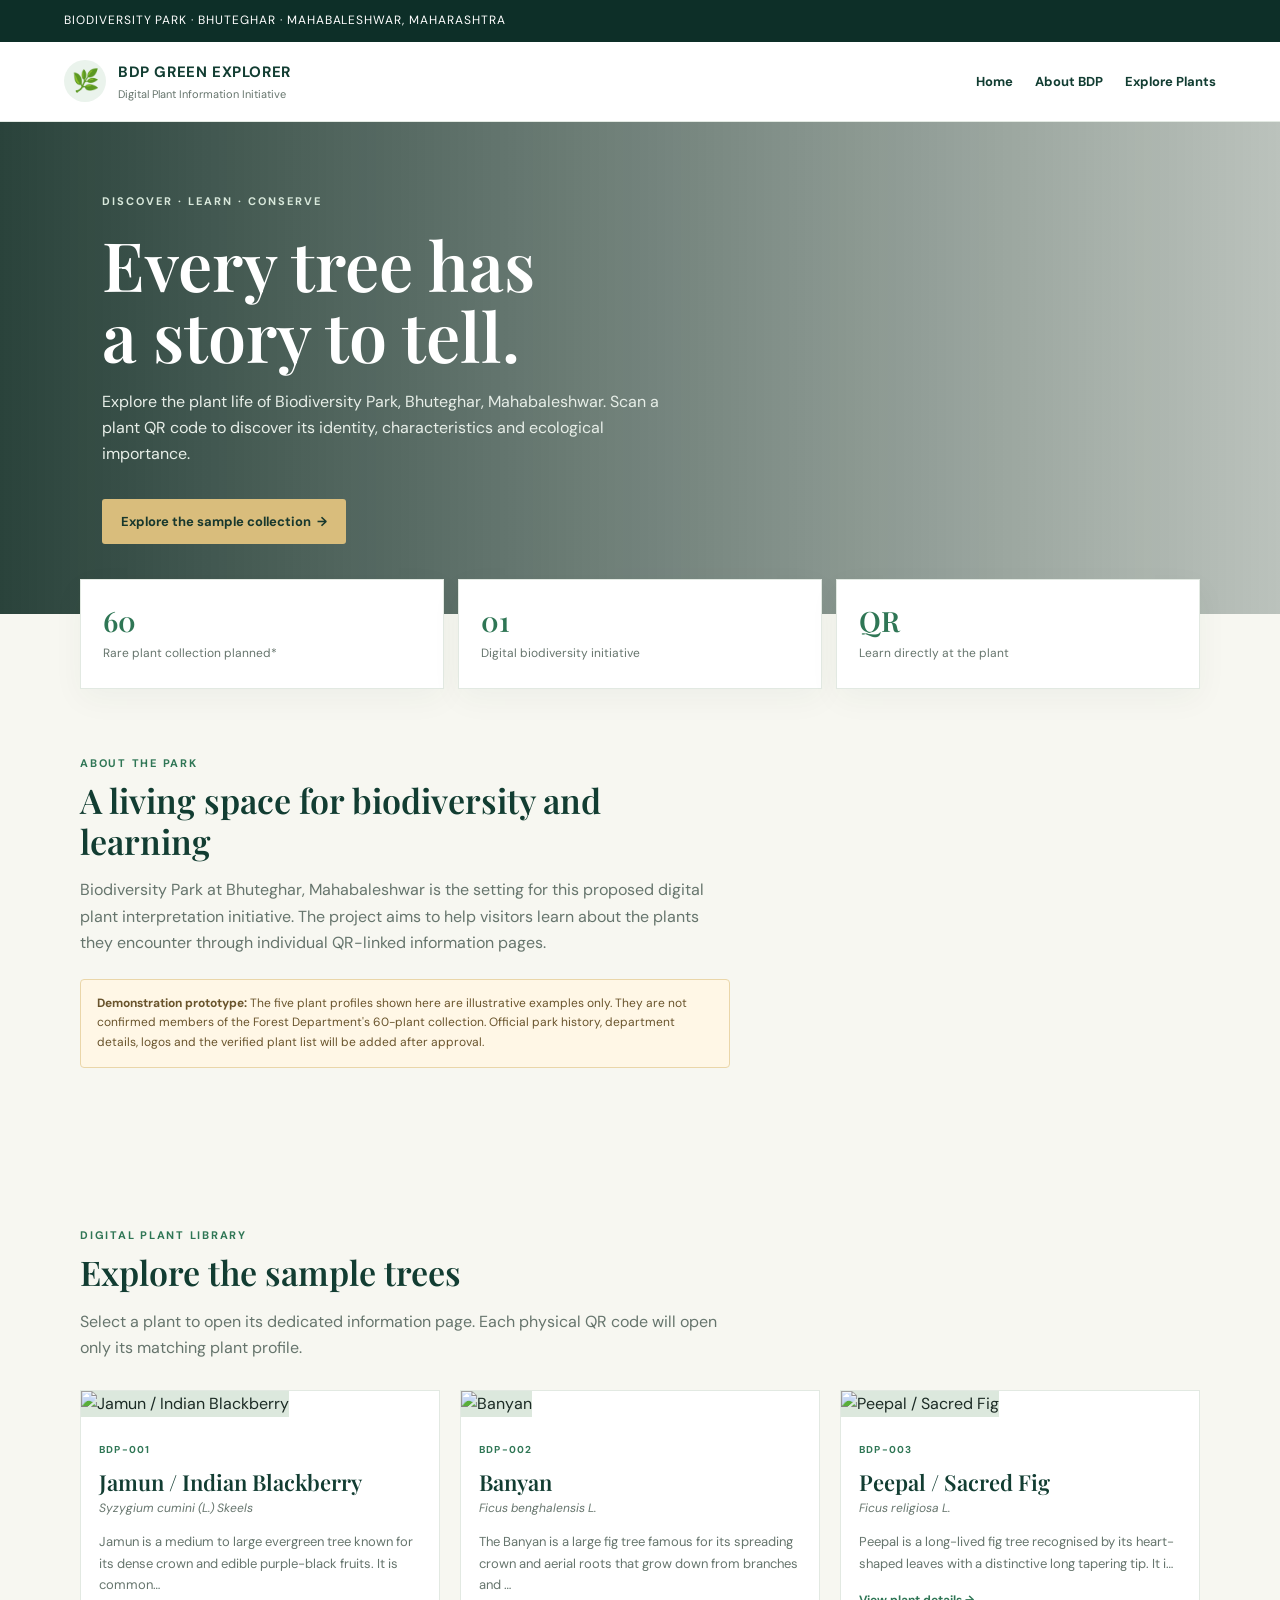
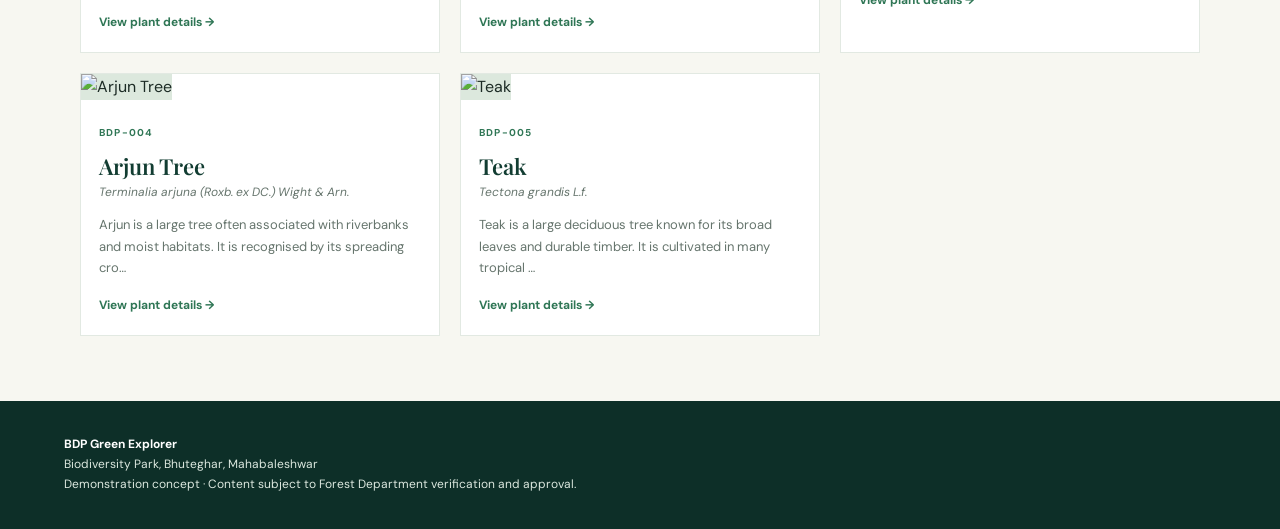
==== index.html @ cd82b6d5 "Add files via upload" ====
<!doctype html><html lang="en"><head><meta charset="utf-8"><meta name="viewport" content="width=device-width,initial-scale=1"><meta name="description" content="Explore the trees and plant diversity of Biodiversity Park, Bhuteghar, Mahabaleshwar."><title>BDP Green Explorer | Biodiversity Park</title><link rel="stylesheet" href="styles.css"></head><body><div class="topbar">Biodiversity Park · Bhuteghar · Mahabaleshwar, Maharashtra</div><nav class="nav"><a class="brand" href="index.html"><span class="brandmark">🌿</span><span><strong>BDP GREEN EXPLORER</strong><small>Digital Plant Information Initiative</small></span></a><div class="navlinks"><a href="index.html">Home</a><a href="#about">About BDP</a><a href="#plants">Explore Plants</a></div></nav><header class="hero"><div class="hero-inner"><div class="eyebrow">Discover · Learn · Conserve</div><h1>Every tree has<br>a story to tell.</h1><p>Explore the plant life of Biodiversity Park, Bhuteghar, Mahabaleshwar. Scan a plant QR code to discover its identity, characteristics and ecological importance.</p><a class="btn" href="#plants">Explore the sample collection&nbsp; →</a></div></header><main><div class="wrap"><div class="stats"><div class="stat"><b>60</b><span>Rare plant collection planned*</span></div><div class="stat"><b>01</b><span>Digital biodiversity initiative</span></div><div class="stat"><b>QR</b><span>Learn directly at the plant</span></div></div><section class="section" id="about"><div class="section-head"><div class="kicker">About the park</div><h2>A living space for biodiversity and learning</h2><p class="muted">Biodiversity Park at Bhuteghar, Mahabaleshwar is the setting for this proposed digital plant interpretation initiative. The project aims to help visitors learn about the plants they encounter through individual QR-linked information pages.</p><div class="notice"><strong>Demonstration prototype:</strong> The five plant profiles shown here are illustrative examples only. They are not confirmed members of the Forest Department's 60-plant collection. Official park history, department details, logos and the verified plant list will be added after approval.</div></div></section><section class="section" id="plants"><div class="section-head"><div class="kicker">Digital plant library</div><h2>Explore the sample trees</h2><p class="muted">Select a plant to open its dedicated information page. Each physical QR code will open only its matching plant profile.</p></div><div class="cards" id="plantCards"></div></section></div></main><footer class="footer"><strong>BDP Green Explorer</strong><br>Biodiversity Park, Bhuteghar, Mahabaleshwar<br><span>Demonstration concept · Content subject to Forest Department verification and approval.</span></footer><script src="data.js"></script><script>const root=document.getElementById('plantCards');root.innerHTML=window.BDP_PLANTS.map(p=>`<a class="plant-card" href="plants/${p.id.toLowerCase()}.html"><img src="${p.image}" alt="${p.common}" loading="lazy"><div class="cardbody"><span class="id">${p.id}</span><h3>${p.common}</h3><div class="latin">${p.scientific}</div><p>${p.description.slice(0,112)}…</p><span class="read">View plant details →</span></div></a>`).join('');</script></body></html>
---- styles.css ----
@import url('https://fonts.googleapis.com/css2?family=DM+Sans:wght@400;500;600;700&family=Playfair+Display:wght@500;600;700&display=swap');
:root{--forest:#123d32;--leaf:#2f7655;--mint:#eaf3ec;--cream:#f7f7f1;--ink:#1c2b25;--muted:#66756d;--line:#e2e9e2;--gold:#d8b56d}*{box-sizing:border-box}body{margin:0;background:var(--cream);color:var(--ink);font-family:'DM Sans',sans-serif;line-height:1.65}a{color:inherit}.topbar{background:#0d2f28;color:#fff;padding:11px 5vw;font-size:12px;letter-spacing:.08em;text-transform:uppercase}.nav{display:flex;align-items:center;justify-content:space-between;padding:18px 5vw;background:#fff;border-bottom:1px solid var(--line);position:sticky;top:0;z-index:5}.brand{display:flex;align-items:center;gap:12px;text-decoration:none}.brandmark{width:42px;height:42px;border-radius:50%;display:grid;place-items:center;background:var(--mint);font-size:22px}.brand strong{display:block;color:var(--forest);font-size:15px;letter-spacing:.04em}.brand small{display:block;color:var(--muted);font-size:11px}.navlinks{display:flex;gap:22px}.navlinks a{text-decoration:none;font-size:13px;font-weight:700;color:var(--forest)}.navlinks a:hover{color:var(--leaf)}.hero{min-height:440px;background:linear-gradient(90deg,rgba(8,37,29,.86),rgba(8,37,29,.25)),url('https://images.unsplash.com/photo-1448375240586-882707db888b?auto=format&fit=crop&w=2000&q=85') center/cover;display:flex;align-items:center;color:#fff;padding:70px 8vw}.hero-inner{max-width:680px}.eyebrow{color:#d9e9dc;text-transform:uppercase;letter-spacing:.18em;font-size:11px;font-weight:700}.hero h1{font:600 clamp(40px,6vw,68px)/1.05 'Playfair Display',serif;margin:18px 0}.hero p{font-size:16px;max-width:590px;color:#e7eee8}.btn{display:inline-block;background:#d9bd7c;color:#18382d;padding:12px 19px;border-radius:3px;text-decoration:none;font-weight:700;font-size:13px;margin-top:15px}.wrap{width:min(1120px,90%);margin:0 auto}.section{padding:65px 0}.section-head{max-width:650px;margin-bottom:28px}.kicker{color:var(--leaf);font-size:11px;letter-spacing:.16em;text-transform:uppercase;font-weight:700}.section h2{font:600 34px/1.2 'Playfair Display',serif;color:var(--forest);margin:8px 0 12px}.muted{color:var(--muted)}.stats{display:grid;grid-template-columns:repeat(3,1fr);gap:14px;margin-top:-35px;position:relative}.stat{background:#fff;padding:22px;border:1px solid var(--line);box-shadow:0 10px 30px #163c2b0b}.stat b{font:600 28px 'Playfair Display';color:var(--leaf);display:block}.stat span{font-size:12px;color:var(--muted)}.cards{display:grid;grid-template-columns:repeat(3,1fr);gap:20px}.plant-card{background:#fff;border:1px solid var(--line);text-decoration:none;transition:.2s;overflow:hidden}.plant-card:hover{transform:translateY(-4px);box-shadow:0 14px 30px #173e2c12}.plant-card img{width:100%;height:210px;object-fit:cover;background:#dce8dd}.cardbody{padding:18px}.id{font-size:10px;letter-spacing:.12em;color:var(--leaf);font-weight:700}.plant-card h3{font:600 22px 'Playfair Display';margin:6px 0 2px;color:var(--forest)}.latin{font-style:italic;color:var(--muted);font-size:12px}.cardbody p{font-size:13px;color:var(--muted);margin:12px 0}.read{color:var(--leaf);font-size:12px;font-weight:700}.footer{background:#0d2f28;color:#dce8df;padding:34px 5vw;font-size:12px}.footer strong{color:#fff}.notice{background:#fff7e6;border:1px solid #ead6a9;color:#69542c;padding:14px 16px;font-size:12px;border-radius:4px;margin:22px 0}.pagehero{background:var(--forest);color:#fff;padding:42px 5vw 48px}.crumb{font-size:12px;color:#c8d9ce}.crumb a{color:#fff}.pagehero h1{font:600 clamp(34px,5vw,52px)/1.1 'Playfair Display';margin:12px 0 5px}.pagehero .latin{color:#c9d8cf;font-size:15px}.plant-layout{display:grid;grid-template-columns:minmax(0,1.6fr) minmax(240px,.8fr);gap:32px;padding:38px 0 70px}.mainphoto{width:100%;height:390px;object-fit:cover;background:#dce8dd;border-radius:3px}.content h2{font:600 25px 'Playfair Display';color:var(--forest);margin:30px 0 8px}.content p{color:#45554c}.info-panel{background:#fff;border:1px solid var(--line);padding:22px;height:max-content;position:sticky;top:95px}.info-panel h3{font:600 20px 'Playfair Display';color:var(--forest);margin:0 0 14px}.info-row{padding:11px 0;border-bottom:1px solid var(--line)}.info-row small{display:block;color:var(--muted);font-size:10px;text-transform:uppercase;letter-spacing:.1em}.info-row b{font-size:13px}.source{font-size:11px;color:var(--muted);overflow-wrap:anywhere}.backlink{display:inline-block;color:var(--leaf);font-size:13px;font-weight:700;text-decoration:none;margin-top:18px}@media(max-width:760px){.nav{padding:13px 5%;}.navlinks{gap:12px}.navlinks a{font-size:11px}.brand strong{font-size:12px}.brand small{font-size:9px}.hero{min-height:390px;padding:55px 6%}.stats{grid-template-columns:1fr;margin-top:18px}.cards{grid-template-columns:1fr 1fr}.plant-layout{grid-template-columns:1fr}.info-panel{position:static;order:-1}.mainphoto{height:270px}}@media(max-width:480px){.cards{grid-template-columns:1fr}.navlinks a:nth-child(2){display:none}.section{padding:45px 0}}
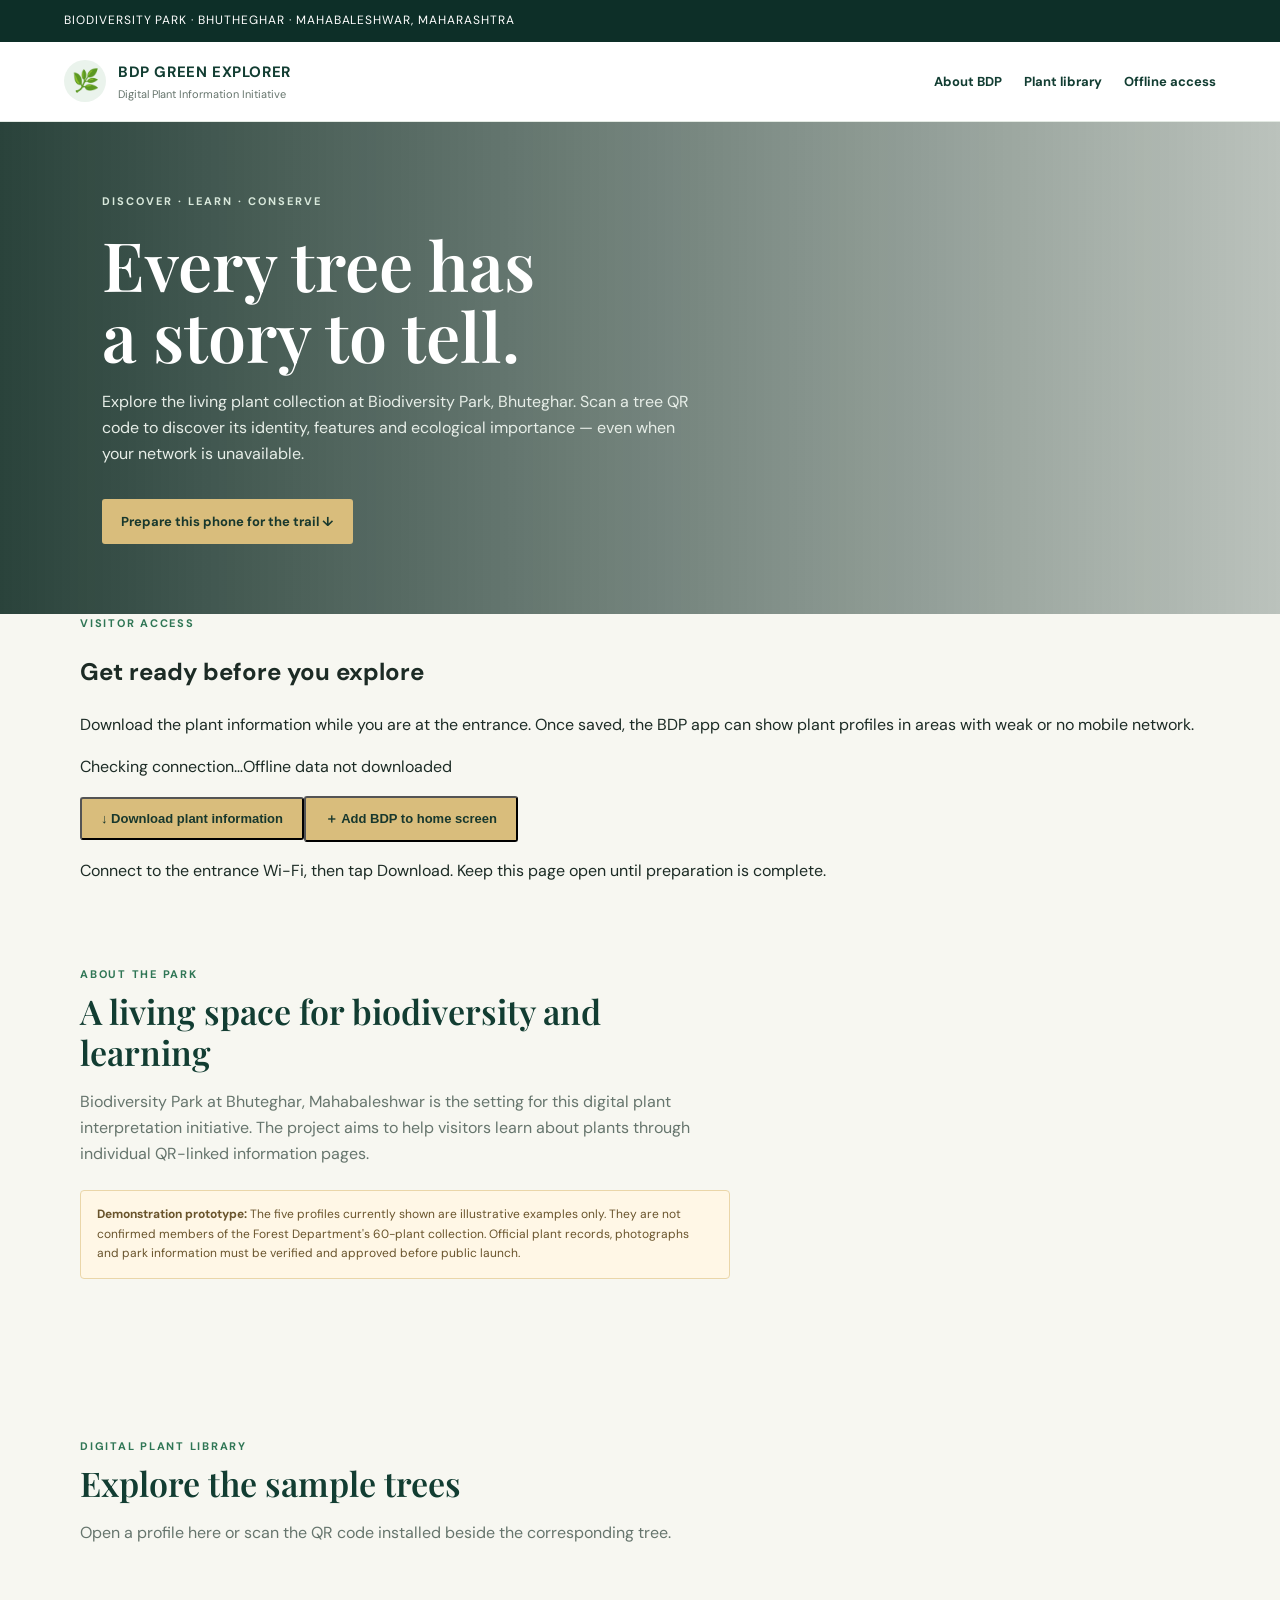
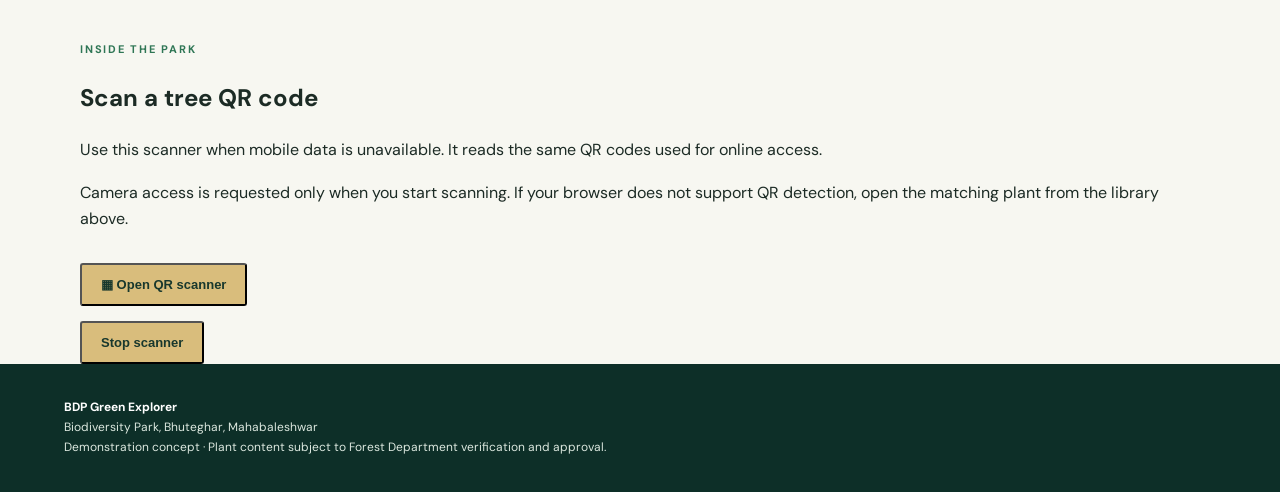
==== commit b3014a0c: "Redesign BDP visitor home for online and offline PWA access" ====
--- a/index.html
+++ b/index.html
@@ -1 +1,27 @@
-<!doctype html><html lang="en"><head><meta charset="utf-8"><meta name="viewport" content="width=device-width,initial-scale=1"><meta name="description" content="Explore the trees and plant diversity of Biodiversity Park, Bhuteghar, Mahabaleshwar."><title>BDP Green Explorer | Biodiversity Park</title><link rel="stylesheet" href="styles.css"></head><body><div class="topbar">Biodiversity Park · Bhuteghar · Mahabaleshwar, Maharashtra</div><nav class="nav"><a class="brand" href="index.html"><span class="brandmark">🌿</span><span><strong>BDP GREEN EXPLORER</strong><small>Digital Plant Information Initiative</small></span></a><div class="navlinks"><a href="index.html">Home</a><a href="#about">About BDP</a><a href="#plants">Explore Plants</a></div></nav><header class="hero"><div class="hero-inner"><div class="eyebrow">Discover · Learn · Conserve</div><h1>Every tree has<br>a story to tell.</h1><p>Explore the plant life of Biodiversity Park, Bhuteghar, Mahabaleshwar. Scan a plant QR code to discover its identity, characteristics and ecological importance.</p><a class="btn" href="#plants">Explore the sample collection&nbsp; →</a></div></header><main><div class="wrap"><div class="stats"><div class="stat"><b>60</b><span>Rare plant collection planned*</span></div><div class="stat"><b>01</b><span>Digital biodiversity initiative</span></div><div class="stat"><b>QR</b><span>Learn directly at the plant</span></div></div><section class="section" id="about"><div class="section-head"><div class="kicker">About the park</div><h2>A living space for biodiversity and learning</h2><p class="muted">Biodiversity Park at Bhuteghar, Mahabaleshwar is the setting for this proposed digital plant interpretation initiative. The project aims to help visitors learn about the plants they encounter through individual QR-linked information pages.</p><div class="notice"><strong>Demonstration prototype:</strong> The five plant profiles shown here are illustrative examples only. They are not confirmed members of the Forest Department's 60-plant collection. Official park history, department details, logos and the verified plant list will be added after approval.</div></div></section><section class="section" id="plants"><div class="section-head"><div class="kicker">Digital plant library</div><h2>Explore the sample trees</h2><p class="muted">Select a plant to open its dedicated information page. Each physical QR code will open only its matching plant profile.</p></div><div class="cards" id="plantCards"></div></section></div></main><footer class="footer"><strong>BDP Green Explorer</strong><br>Biodiversity Park, Bhuteghar, Mahabaleshwar<br><span>Demonstration concept · Content subject to Forest Department verification and approval.</span></footer><script src="data.js"></script><script>const root=document.getElementById('plantCards');root.innerHTML=window.BDP_PLANTS.map(p=>`<a class="plant-card" href="plants/${p.id.toLowerCase()}.html"><img src="${p.image}" alt="${p.common}" loading="lazy"><div class="cardbody"><span class="id">${p.id}</span><h3>${p.common}</h3><div class="latin">${p.scientific}</div><p>${p.description.slice(0,112)}…</p><span class="read">View plant details →</span></div></a>`).join('');</script></body></html>+<!doctype html>
+<html lang="en">
+<head>
+<meta charset="utf-8"><meta name="viewport" content="width=device-width,initial-scale=1">
+<meta name="theme-color" content="#123d32"><meta name="description" content="BDP Green Explorer — discover the plants of Biodiversity Park, Bhuteghar, Mahabaleshwar.">
+<title>BDP Green Explorer | Biodiversity Park</title>
+<link rel="manifest" href="manifest.webmanifest"><link rel="icon" href="assets/icon.svg" type="image/svg+xml"><link rel="stylesheet" href="styles.css">
+</head>
+<body>
+<div class="topbar">BIODIVERSITY PARK <span>·</span> BHUTHEGHAR <span>·</span> MAHABALESHWAR, MAHARASHTRA</div>
+<nav class="nav">
+<a class="brand" href="index.html"><span class="brandmark">🌿</span><span><strong>BDP GREEN EXPLORER</strong><small>Digital Plant Information Initiative</small></span></a>
+<div class="navlinks"><a href="#about">About BDP</a><a href="#plants">Plant library</a><a href="#prepare">Offline access</a></div>
+</nav>
+<header class="hero"><div class="hero-inner"><div class="eyebrow">Discover · Learn · Conserve</div><h1>Every tree has<br>a story to tell.</h1><p>Explore the living plant collection at Biodiversity Park, Bhuteghar. Scan a tree QR code to discover its identity, features and ecological importance — even when your network is unavailable.</p><a class="btn" href="#prepare">Prepare this phone for the trail ↓</a></div></header>
+<main><div class="wrap">
+<section class="visitor-panel" id="prepare">
+<div class="visitor-copy"><div class="kicker">Visitor access</div><h2>Get ready before you explore</h2><p>Download the plant information while you are at the entrance. Once saved, the BDP app can show plant profiles in areas with weak or no mobile network.</p><div class="status-line"><span class="status-dot" id="networkDot"></span><span id="networkStatus">Checking connection…</span><span class="status-pill" id="offlineStatus">Offline data not downloaded</span></div></div>
+<div class="visitor-actions"><button class="btn primary" id="downloadBtn">↓ Download plant information</button><button class="btn secondary" id="installBtn" hidden>＋ Add BDP to home screen</button><div class="progress-wrap" id="progressWrap" hidden><div class="progress-label"><span id="progressText">Preparing…</span><b id="progressPercent">0%</b></div><div class="progress-track"><div id="progressBar"></div></div></div><p class="tiny" id="downloadMessage">Connect to the entrance Wi-Fi, then tap Download. Keep this page open until preparation is complete.</p></div>
+</section>
+<section class="section" id="about"><div class="section-head"><div class="kicker">About the park</div><h2>A living space for biodiversity and learning</h2><p class="muted">Biodiversity Park at Bhuteghar, Mahabaleshwar is the setting for this digital plant interpretation initiative. The project aims to help visitors learn about plants through individual QR-linked information pages.</p><div class="notice"><strong>Demonstration prototype:</strong> The five profiles currently shown are illustrative examples only. They are not confirmed members of the Forest Department's 60-plant collection. Official plant records, photographs and park information must be verified and approved before public launch.</div></div></section>
+<section class="section" id="plants"><div class="section-head"><div class="kicker">Digital plant library</div><h2>Explore the sample trees</h2><p class="muted">Open a profile here or scan the QR code installed beside the corresponding tree.</p></div><div class="cards" id="plantCards"></div></section>
+<section class="scan-panel" id="scan"><div><div class="kicker">Inside the park</div><h2>Scan a tree QR code</h2><p>Use this scanner when mobile data is unavailable. It reads the same QR codes used for online access.</p><p class="tiny">Camera access is requested only when you start scanning. If your browser does not support QR detection, open the matching plant from the library above.</p></div><div class="scan-actions"><button class="btn primary" id="scanBtn">▦ Open QR scanner</button><video id="cameraPreview" playsinline muted hidden></video><div id="scanMessage" class="tiny" aria-live="polite"></div><button class="btn secondary" id="stopScanBtn" hidden>Stop scanner</button></div></section>
+</div></main>
+<footer class="footer"><strong>BDP Green Explorer</strong><br>Biodiversity Park, Bhuteghar, Mahabaleshwar<br><span>Demonstration concept · Plant content subject to Forest Department verification and approval.</span></footer>
+<script src="data.js"></script><script src="app.js"></script>
+</body></html>
